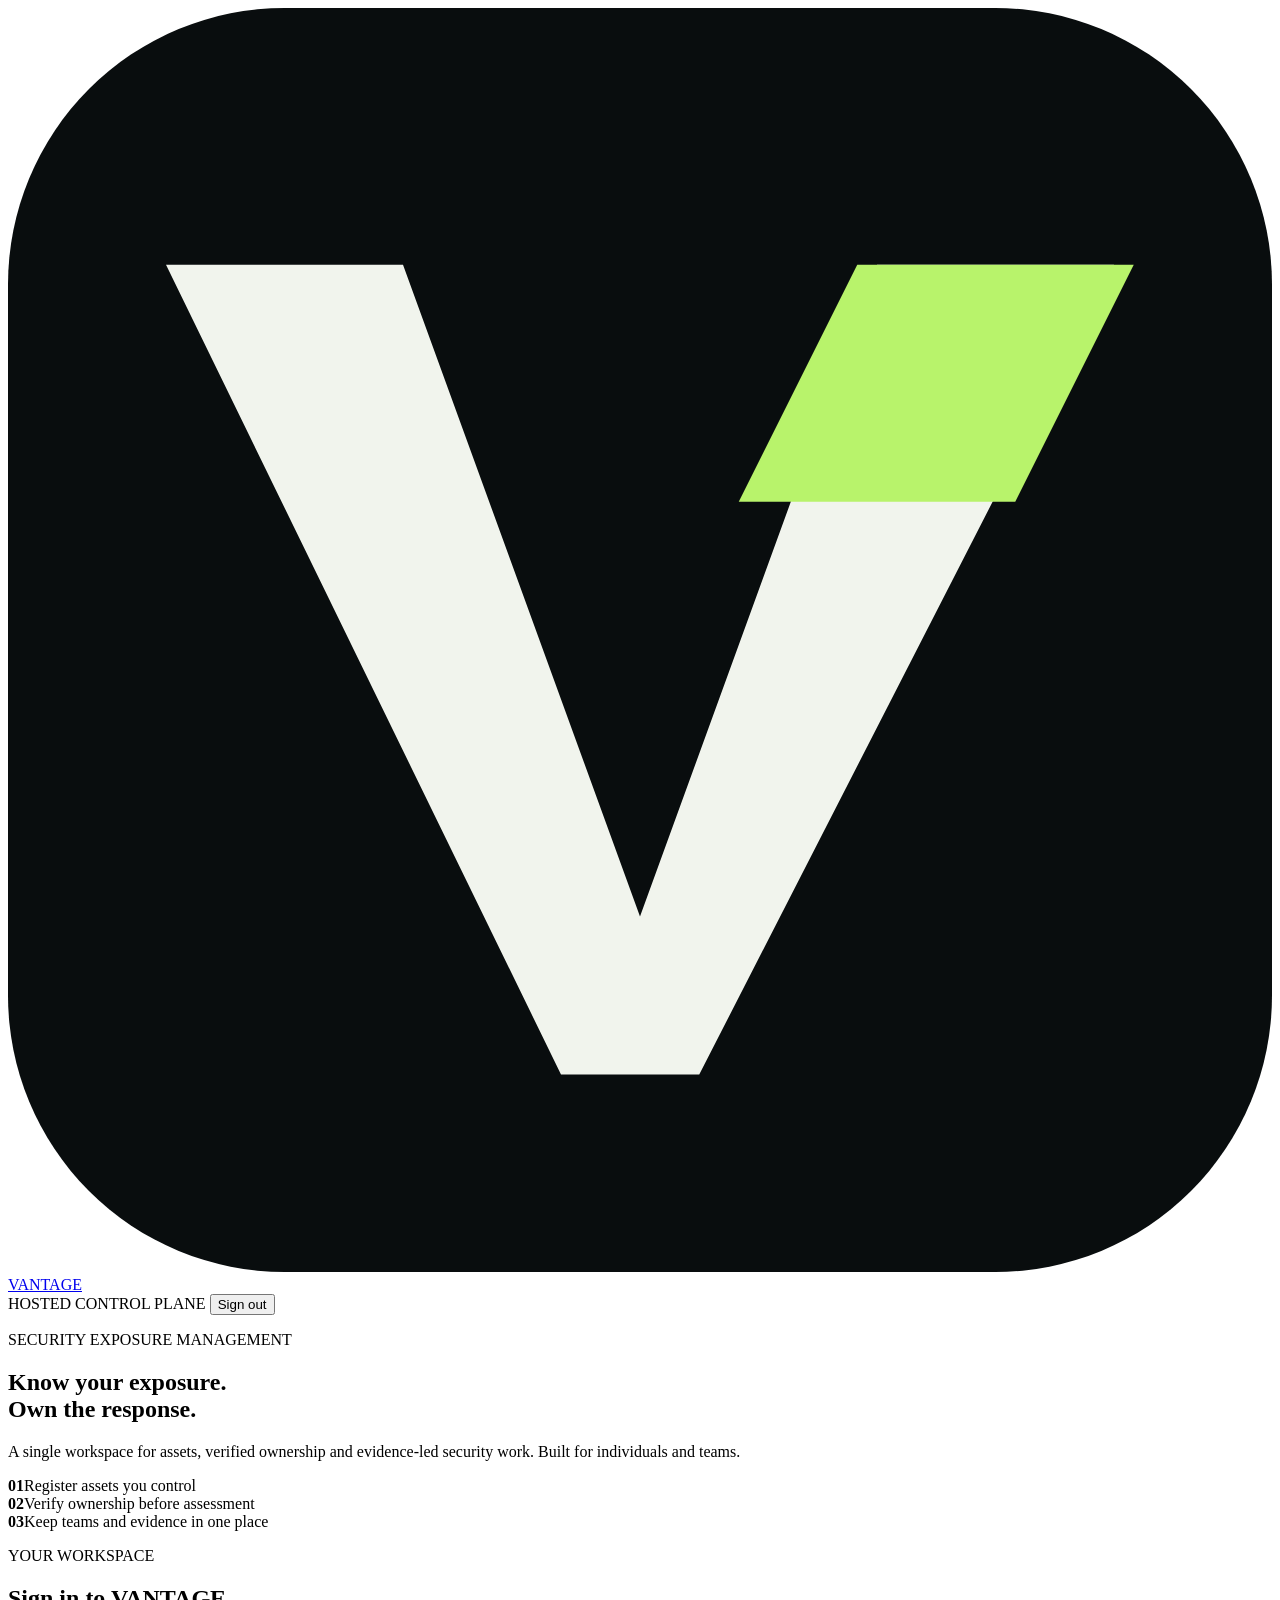
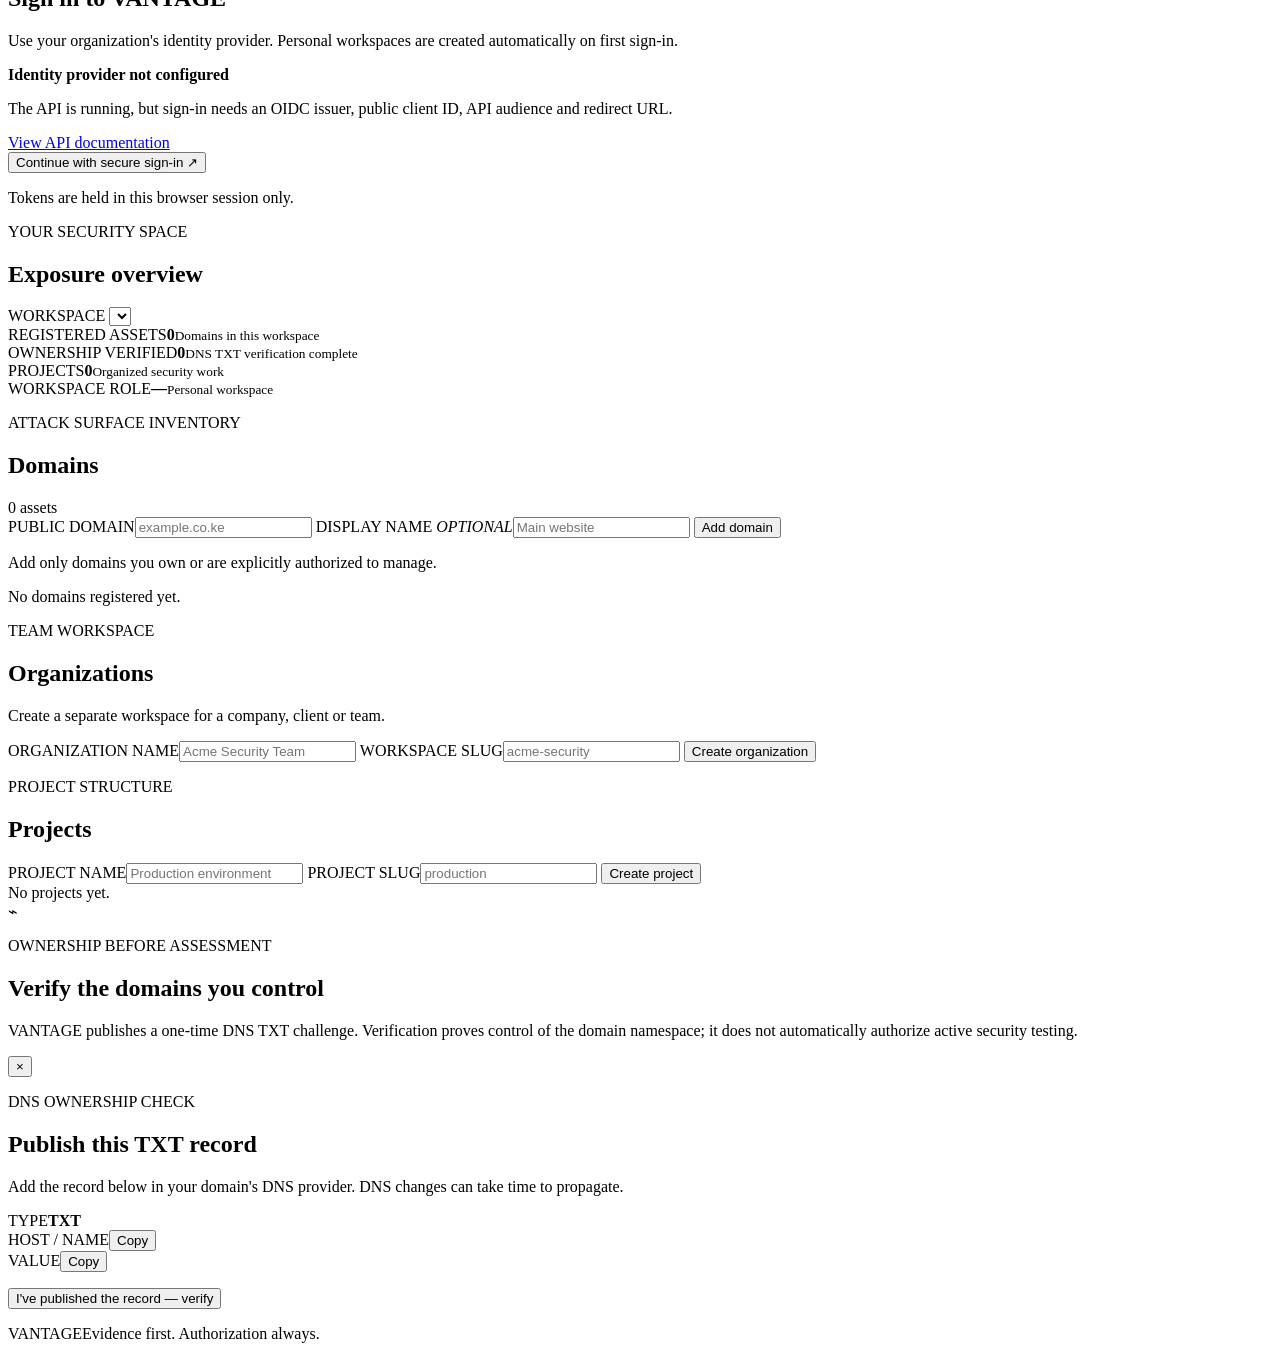
==== hosted.html @ 5cb3d700 "Add hosted VANTAGE workspace page" ====
<!doctype html>
<html lang="en">
<head>
  <meta charset="utf-8">
  <meta name="viewport" content="width=device-width, initial-scale=1">
  <meta name="theme-color" content="#090d0c">
  <meta name="description" content="VANTAGE security exposure management workspace">
  <title>VANTAGE — Security workspace</title>
  <link rel="icon" href="/assets/vantage-mark.svg" type="image/svg+xml">
  <link rel="stylesheet" href="/assets/hosted/hosted.css">
  <script src="/assets/hosted/hosted.js" defer></script>
</head>
<body>
  <div class="ambient ambient-one"></div>
  <div class="ambient ambient-two"></div>
  <header class="topbar">
    <a class="brand" href="/app" aria-label="VANTAGE home">
      <img src="/assets/vantage-mark.svg" alt="">
      <span>VANTAGE</span>
    </a>
    <div class="topbar-right">
      <span class="connection"><i></i> HOSTED CONTROL PLANE</span>
      <button id="signout" class="button button-quiet hidden" type="button">Sign out</button>
    </div>
  </header>

  <main class="shell">
    <section id="auth-view" class="auth-layout">
      <div class="hero-copy">
        <p class="eyebrow">SECURITY EXPOSURE MANAGEMENT</p>
        <h1>Know your exposure.<br><span>Own the response.</span></h1>
        <p class="lede">A single workspace for assets, verified ownership and evidence-led security work. Built for individuals and teams.</p>
        <div class="trust-points">
          <div><b>01</b><span>Register assets you control</span></div>
          <div><b>02</b><span>Verify ownership before assessment</span></div>
          <div><b>03</b><span>Keep teams and evidence in one place</span></div>
        </div>
      </div>
      <section class="panel auth-panel">
        <p class="eyebrow">YOUR WORKSPACE</p>
        <h2>Sign in to VANTAGE</h2>
        <p class="muted">Use your organization's identity provider. Personal workspaces are created automatically on first sign-in.</p>
        <div id="auth-config-warning" class="notice notice-warning hidden">
          <strong>Identity provider not configured</strong>
          <p>The API is running, but sign-in needs an OIDC issuer, public client ID, API audience and redirect URL.</p>
          <a href="/api/docs" target="_blank" rel="noreferrer">View API documentation</a>
        </div>
        <button id="signin" class="button button-primary button-wide" type="button">Continue with secure sign-in <span>↗</span></button>
        <p id="auth-message" class="status-message" role="status"></p>
        <div class="panel-foot"><span class="dot"></span> Tokens are held in this browser session only.</div>
      </section>
    </section>

    <section id="workspace-view" class="workspace hidden">
      <div class="workspace-head">
        <div>
          <p class="eyebrow">YOUR SECURITY SPACE</p>
          <h1>Exposure overview</h1>
          <p id="welcome" class="muted"></p>
        </div>
        <div class="workspace-picker">
          <label for="workspace-select">WORKSPACE</label>
          <select id="workspace-select"></select>
        </div>
      </div>

      <div class="metric-grid">
        <article class="metric-card"><span>REGISTERED ASSETS</span><strong id="metric-assets">0</strong><small>Domains in this workspace</small></article>
        <article class="metric-card"><span>OWNERSHIP VERIFIED</span><strong id="metric-verified">0</strong><small>DNS TXT verification complete</small></article>
        <article class="metric-card"><span>PROJECTS</span><strong id="metric-projects">0</strong><small>Organized security work</small></article>
        <article class="metric-card"><span>WORKSPACE ROLE</span><strong id="metric-role">—</strong><small id="metric-kind">Personal workspace</small></article>
      </div>

      <div class="content-grid">
        <section class="panel">
          <div class="section-heading">
            <div><p class="eyebrow">ATTACK SURFACE INVENTORY</p><h2>Domains</h2></div>
            <span class="count-pill" id="asset-count">0 assets</span>
          </div>
          <form id="asset-form" class="inline-form">
            <label class="field"><span>PUBLIC DOMAIN</span><input id="domain-input" name="domain" placeholder="example.co.ke" autocomplete="off" required></label>
            <label class="field"><span>DISPLAY NAME <em>OPTIONAL</em></span><input id="domain-label" name="display_name" placeholder="Main website" autocomplete="off"></label>
            <button class="button button-primary" type="submit">Add domain</button>
          </form>
          <p class="helper">Add only domains you own or are explicitly authorized to manage.</p>
          <div id="asset-list" class="asset-list"><div class="empty-state">No domains registered yet.</div></div>
        </section>

        <aside class="side-stack">
          <section class="panel">
            <div class="section-heading"><div><p class="eyebrow">TEAM WORKSPACE</p><h2>Organizations</h2></div></div>
            <p class="muted small">Create a separate workspace for a company, client or team.</p>
            <form id="organization-form" class="stack-form">
              <label class="field"><span>ORGANIZATION NAME</span><input id="org-name" placeholder="Acme Security Team" required minlength="2"></label>
              <label class="field"><span>WORKSPACE SLUG</span><input id="org-slug" placeholder="acme-security" required minlength="3" pattern="[a-z0-9]+([a-z0-9-]*[a-z0-9])?"></label>
              <button class="button button-secondary button-wide" type="submit">Create organization</button>
            </form>
          </section>
          <section class="panel">
            <div class="section-heading"><div><p class="eyebrow">PROJECT STRUCTURE</p><h2>Projects</h2></div></div>
            <form id="project-form" class="stack-form">
              <label class="field"><span>PROJECT NAME</span><input id="project-name" placeholder="Production environment" required minlength="2"></label>
              <label class="field"><span>PROJECT SLUG</span><input id="project-slug" placeholder="production" required minlength="2"></label>
              <button class="button button-secondary button-wide" type="submit">Create project</button>
            </form>
            <div id="project-list" class="project-list"><div class="empty-state compact">No projects yet.</div></div>
          </section>
        </aside>
      </div>

      <section class="panel verification-panel">
        <div class="verification-icon">⌁</div>
        <div>
          <p class="eyebrow">OWNERSHIP BEFORE ASSESSMENT</p>
          <h2>Verify the domains you control</h2>
          <p class="muted">VANTAGE publishes a one-time DNS TXT challenge. Verification proves control of the domain namespace; it does not automatically authorize active security testing.</p>
        </div>
      </section>
      <p id="workspace-message" class="status-message" role="status"></p>
    </section>
  </main>

  <div id="challenge-dialog" class="dialog-backdrop hidden" role="dialog" aria-modal="true" aria-labelledby="challenge-title">
    <section class="panel dialog">
      <button id="close-dialog" class="dialog-close" type="button" aria-label="Close">×</button>
      <p class="eyebrow">DNS OWNERSHIP CHECK</p>
      <h2 id="challenge-title">Publish this TXT record</h2>
      <p class="muted">Add the record below in your domain's DNS provider. DNS changes can take time to propagate.</p>
      <div class="record-block"><span>TYPE</span><strong>TXT</strong></div>
      <div class="record-block"><span>HOST / NAME</span><code id="record-name"></code><button data-copy="record-name" class="copy-button" type="button">Copy</button></div>
      <div class="record-block"><span>VALUE</span><code id="record-value"></code><button data-copy="record-value" class="copy-button" type="button">Copy</button></div>
      <p id="record-expiry" class="helper"></p>
      <button id="verify-domain" class="button button-primary button-wide" type="button">I've published the record — verify</button>
      <p id="challenge-message" class="status-message" role="status"></p>
    </section>
  </div>
  <footer class="footer"><span>VANTAGE</span><span>Evidence first. Authorization always.</span></footer>
</body>
</html>
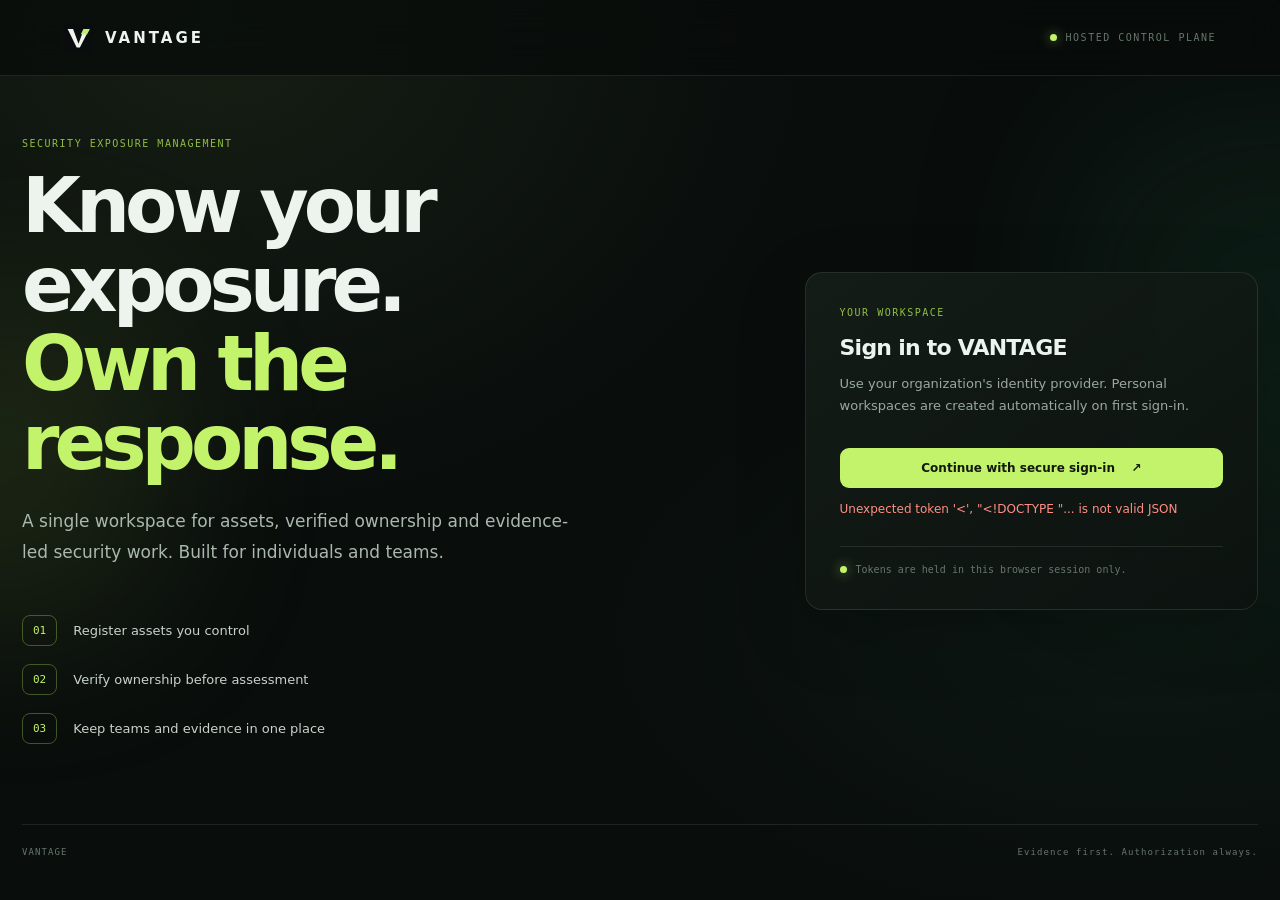
==== commit 03a4a323: "Clarify missing public OIDC client setup" ====
--- a/hosted.html
+++ b/hosted.html
@@ -42,7 +42,7 @@
         <p class="muted">Use your organization's identity provider. Personal workspaces are created automatically on first sign-in.</p>
         <div id="auth-config-warning" class="notice notice-warning hidden">
           <strong>Identity provider not configured</strong>
-          <p>The API is running, but sign-in needs an OIDC issuer, public client ID, API audience and redirect URL.</p>
+          <p>The API is running, but the public browser client ID and exact callback URL are not configured.</p>
           <a href="/api/docs" target="_blank" rel="noreferrer">View API documentation</a>
         </div>
         <button id="signin" class="button button-primary button-wide" type="button">Continue with secure sign-in <span>↗</span></button>
--- a/assets/hosted/hosted.css
+++ b/assets/hosted/hosted.css
@@ -0,0 +1,152 @@
+:root {
+  color-scheme: dark;
+  --bg: #090d0c;
+  --panel: rgba(16, 23, 20, .92);
+  --panel-2: #111a16;
+  --line: rgba(185, 211, 193, .12);
+  --text: #edf4ee;
+  --muted: #9aa99e;
+  --quiet: #66766b;
+  --lime: #c3f36b;
+  --lime-dark: #91bd42;
+  --amber: #f0c779;
+  --red: #ff8f86;
+  font-family: Manrope, Inter, system-ui, sans-serif;
+}
+* { box-sizing: border-box; }
+body {
+  margin: 0;
+  min-height: 100vh;
+  color: var(--text);
+  background:
+    radial-gradient(ellipse at 17% 3%, rgba(111, 153, 74, .12), transparent 37rem),
+    radial-gradient(ellipse at 90% 70%, rgba(36, 92, 68, .13), transparent 35rem),
+    var(--bg);
+}
+button, input, select { font: inherit; }
+button { cursor: pointer; }
+a { color: var(--lime); }
+.hidden { display: none !important; }
+.ambient { position: fixed; pointer-events: none; filter: blur(100px); opacity: .14; z-index: -1; }
+.ambient-one { width: 18rem; height: 18rem; background: #a7dc50; top: 20rem; left: -9rem; }
+.ambient-two { width: 24rem; height: 24rem; background: #287c55; right: -12rem; top: 8rem; }
+.topbar {
+  height: 76px; padding: 0 clamp(20px, 5vw, 76px); display: flex;
+  align-items: center; justify-content: space-between; border-bottom: 1px solid var(--line);
+  background: rgba(8, 12, 10, .72); backdrop-filter: blur(18px);
+}
+.brand { display: flex; align-items: center; gap: 12px; text-decoration: none; color: var(--text); font-size: 15px; font-weight: 800; letter-spacing: .2em; }
+.brand img { width: 29px; height: 29px; }
+.topbar-right { display: flex; align-items: center; gap: 18px; }
+.connection, .eyebrow, .field span, .metric-card span, .workspace-picker label, .record-block > span {
+  font: 500 10px 'DM Mono', monospace; letter-spacing: .15em; color: var(--quiet);
+}
+.connection { display: flex; align-items: center; gap: 9px; }
+.connection i, .dot { display: inline-block; width: 7px; height: 7px; border-radius: 50%; background: var(--lime); box-shadow: 0 0 12px rgba(195, 243, 107, .6); }
+.shell { width: min(1280px, calc(100% - 44px)); margin: 0 auto; padding: 62px 0 80px; }
+.auth-layout { display: grid; grid-template-columns: minmax(0, 1.2fr) minmax(320px, .8fr); align-items: center; gap: clamp(42px, 8vw, 120px); min-height: 590px; }
+.hero-copy { max-width: 680px; }
+.eyebrow { color: var(--lime-dark); margin: 0 0 17px; }
+h1, h2, p { margin-top: 0; }
+h1 { font-size: clamp(42px, 6vw, 76px); line-height: 1.04; letter-spacing: -.065em; font-weight: 700; margin-bottom: 24px; }
+h1 span { color: var(--lime); }
+h2 { font-size: 22px; line-height: 1.2; letter-spacing: -.035em; margin-bottom: 12px; }
+.lede { color: #aab8ad; font-size: 17px; line-height: 1.8; max-width: 560px; }
+.trust-points { display: grid; gap: 18px; margin-top: 48px; }
+.trust-points div { display: flex; align-items: center; gap: 16px; color: #c7d3ca; font-size: 13px; }
+.trust-points b { font: 500 11px 'DM Mono', monospace; color: var(--lime); border: 1px solid rgba(195, 243, 107, .3); border-radius: 8px; padding: 8px 10px; }
+.panel { background: linear-gradient(145deg, rgba(20, 29, 24, .96), rgba(13, 19, 16, .96)); border: 1px solid var(--line); border-radius: 17px; box-shadow: 0 20px 70px rgba(0,0,0,.18); }
+.auth-panel { padding: 34px; }
+.muted { color: var(--muted); font-size: 13px; line-height: 1.7; }
+.small { font-size: 12px; }
+.notice { padding: 15px 16px; border-radius: 10px; margin: 24px 0; font-size: 12px; line-height: 1.6; }
+.notice p { margin: 5px 0 8px; color: var(--muted); }
+.notice-warning { border: 1px solid rgba(240, 199, 121, .25); background: rgba(240, 199, 121, .06); }
+.notice-warning strong { color: var(--amber); }
+.button { border: 1px solid transparent; border-radius: 9px; padding: 12px 17px; font-size: 12px; font-weight: 800; transition: transform .16s ease, background .16s ease, border-color .16s ease; }
+.button:hover { transform: translateY(-1px); }
+.button-primary { color: #11180d; background: var(--lime); }
+.button-primary:hover { background: #d3ff84; }
+.button-secondary { color: var(--text); background: rgba(195, 243, 107, .08); border-color: rgba(195, 243, 107, .25); }
+.button-secondary:hover { background: rgba(195, 243, 107, .14); }
+.button-quiet { color: var(--muted); background: transparent; border-color: var(--line); }
+.button-wide { width: 100%; margin-top: 18px; }
+.button span { margin-left: 12px; }
+.status-message { min-height: 18px; margin: 12px 0 0; color: var(--lime); font-size: 12px; line-height: 1.5; }
+.status-message.error { color: var(--red); }
+.panel-foot { margin-top: 28px; padding-top: 17px; border-top: 1px solid var(--line); display: flex; align-items: center; gap: 9px; color: var(--quiet); font: 10px 'DM Mono', monospace; }
+.workspace-head { display: flex; justify-content: space-between; align-items: end; gap: 24px; margin-bottom: 28px; }
+.workspace-head h1 { font-size: clamp(36px, 4vw, 52px); margin-bottom: 10px; }
+.workspace-picker { min-width: 250px; display: grid; gap: 8px; }
+.workspace-picker label { font-size: 9px; }
+input, select { width: 100%; min-width: 0; color: var(--text); background: #0b120e; border: 1px solid rgba(185, 211, 193, .18); border-radius: 8px; padding: 12px 13px; outline: none; font-size: 12px; }
+input:focus, select:focus { border-color: rgba(195, 243, 107, .7); box-shadow: 0 0 0 3px rgba(195, 243, 107, .08); }
+input::placeholder { color: #58685d; }
+.metric-grid { display: grid; grid-template-columns: repeat(4, minmax(0, 1fr)); gap: 13px; margin-bottom: 18px; }
+.metric-card { padding: 20px; border: 1px solid var(--line); border-radius: 13px; background: rgba(15, 22, 18, .82); }
+.metric-card span { display: block; font-size: 9px; }
+.metric-card strong { display: block; font-size: 30px; letter-spacing: -.05em; margin: 12px 0 3px; }
+.metric-card small { color: var(--quiet); font-size: 10px; }
+.content-grid { display: grid; grid-template-columns: minmax(0, 1.45fr) minmax(290px, .75fr); gap: 17px; align-items: start; }
+.content-grid > .panel, .side-stack > .panel { padding: 24px; }
+.side-stack { display: grid; gap: 17px; }
+.section-heading { display: flex; align-items: center; justify-content: space-between; gap: 15px; margin-bottom: 20px; }
+.section-heading .eyebrow { margin-bottom: 7px; }
+.section-heading h2 { margin-bottom: 0; }
+.count-pill { padding: 6px 9px; border: 1px solid var(--line); border-radius: 100px; color: var(--muted); font: 10px 'DM Mono', monospace; }
+.inline-form { display: grid; grid-template-columns: minmax(0, 1fr) minmax(0, .9fr) auto; align-items: end; gap: 9px; }
+.stack-form { display: grid; gap: 12px; }
+.field { display: grid; gap: 8px; min-width: 0; }
+.field span { font-size: 9px; }
+.field em { font-style: normal; color: #526257; letter-spacing: .08em; }
+.inline-form .button { min-height: 40px; }
+.helper { color: var(--quiet); font-size: 10px; line-height: 1.6; margin: 10px 0 0; }
+.asset-list, .project-list { display: grid; gap: 9px; margin-top: 20px; }
+.asset-row { display: grid; grid-template-columns: minmax(0, 1fr) auto; align-items: center; gap: 12px; padding: 14px; background: rgba(8, 13, 10, .7); border: 1px solid var(--line); border-radius: 10px; }
+.asset-name { min-width: 0; font-size: 12px; font-weight: 700; overflow-wrap: anywhere; }
+.asset-meta { color: var(--quiet); font: 9px 'DM Mono', monospace; margin-top: 6px; }
+.asset-actions { display: flex; align-items: center; gap: 8px; }
+.status-chip { border-radius: 100px; padding: 6px 9px; font: 9px 'DM Mono', monospace; white-space: nowrap; color: var(--amber); border: 1px solid rgba(240, 199, 121, .25); background: rgba(240, 199, 121, .05); }
+.status-chip.verified { color: var(--lime); border-color: rgba(195, 243, 107, .25); background: rgba(195, 243, 107, .06); }
+.mini-button { border: 1px solid rgba(195, 243, 107, .25); color: var(--lime); background: transparent; border-radius: 7px; padding: 7px 10px; font-size: 10px; font-weight: 700; }
+.empty-state { border: 1px dashed rgba(185, 211, 193, .16); border-radius: 10px; padding: 26px 14px; text-align: center; color: var(--quiet); font-size: 11px; }
+.empty-state.compact { padding: 14px; margin-top: 12px; }
+.project-item { display: flex; align-items: center; justify-content: space-between; gap: 10px; padding: 9px 0; border-bottom: 1px solid var(--line); font-size: 11px; }
+.project-item:last-child { border-bottom: 0; }
+.project-item code { color: var(--quiet); font: 9px 'DM Mono', monospace; }
+.verification-panel { display: flex; gap: 20px; align-items: flex-start; padding: 23px 26px; margin-top: 17px; }
+.verification-panel h2 { margin-bottom: 6px; }
+.verification-panel .muted { margin-bottom: 0; max-width: 900px; }
+.verification-icon { flex: 0 0 40px; height: 40px; border: 1px solid rgba(195, 243, 107, .25); border-radius: 12px; display: grid; place-items: center; color: var(--lime); font-size: 22px; }
+.footer { width: min(1280px, calc(100% - 44px)); margin: 0 auto; border-top: 1px solid var(--line); padding: 22px 0 28px; display: flex; justify-content: space-between; color: var(--quiet); font: 9px 'DM Mono', monospace; letter-spacing: .12em; }
+.dialog-backdrop { position: fixed; inset: 0; z-index: 10; display: grid; place-items: center; padding: 20px; background: rgba(0,0,0,.72); backdrop-filter: blur(10px); }
+.dialog { position: relative; width: min(520px, 100%); padding: 30px; }
+.dialog-close { position: absolute; right: 18px; top: 15px; border: 0; background: transparent; color: var(--muted); font-size: 25px; }
+.record-block { display: grid; grid-template-columns: 1fr auto; align-items: center; gap: 8px 12px; padding: 12px 0; border-bottom: 1px solid var(--line); }
+.record-block > span { grid-column: 1 / -1; font-size: 9px; }
+.record-block strong, .record-block code { overflow-wrap: anywhere; font-size: 11px; color: var(--text); }
+.record-block code { font-family: 'DM Mono', monospace; }
+.copy-button { background: transparent; border: 1px solid var(--line); color: var(--lime); border-radius: 6px; padding: 6px 9px; font-size: 9px; }
+@media (max-width: 900px) {
+  .auth-layout { grid-template-columns: 1fr; gap: 36px; padding: 30px 0; }
+  .hero-copy { max-width: 700px; }
+  .trust-points { margin-top: 26px; }
+  .auth-panel { max-width: 560px; }
+  .content-grid { grid-template-columns: 1fr; }
+}
+@media (max-width: 620px) {
+  .shell { width: min(100% - 28px, 1280px); padding-top: 34px; }
+  .topbar { height: 64px; padding: 0 16px; }
+  .connection { display: none; }
+  .workspace-head { display: grid; align-items: start; }
+  .workspace-picker { width: 100%; }
+  .metric-grid { grid-template-columns: repeat(2, minmax(0, 1fr)); }
+  .metric-card { padding: 15px; }
+  .metric-card strong { font-size: 25px; }
+  .inline-form { grid-template-columns: 1fr; }
+  .asset-row { grid-template-columns: 1fr; }
+  .asset-actions { justify-content: space-between; }
+  .verification-panel { padding: 18px; }
+  .footer { width: calc(100% - 28px); gap: 12px; flex-wrap: wrap; }
+  .auth-panel { padding: 24px; }
+}
